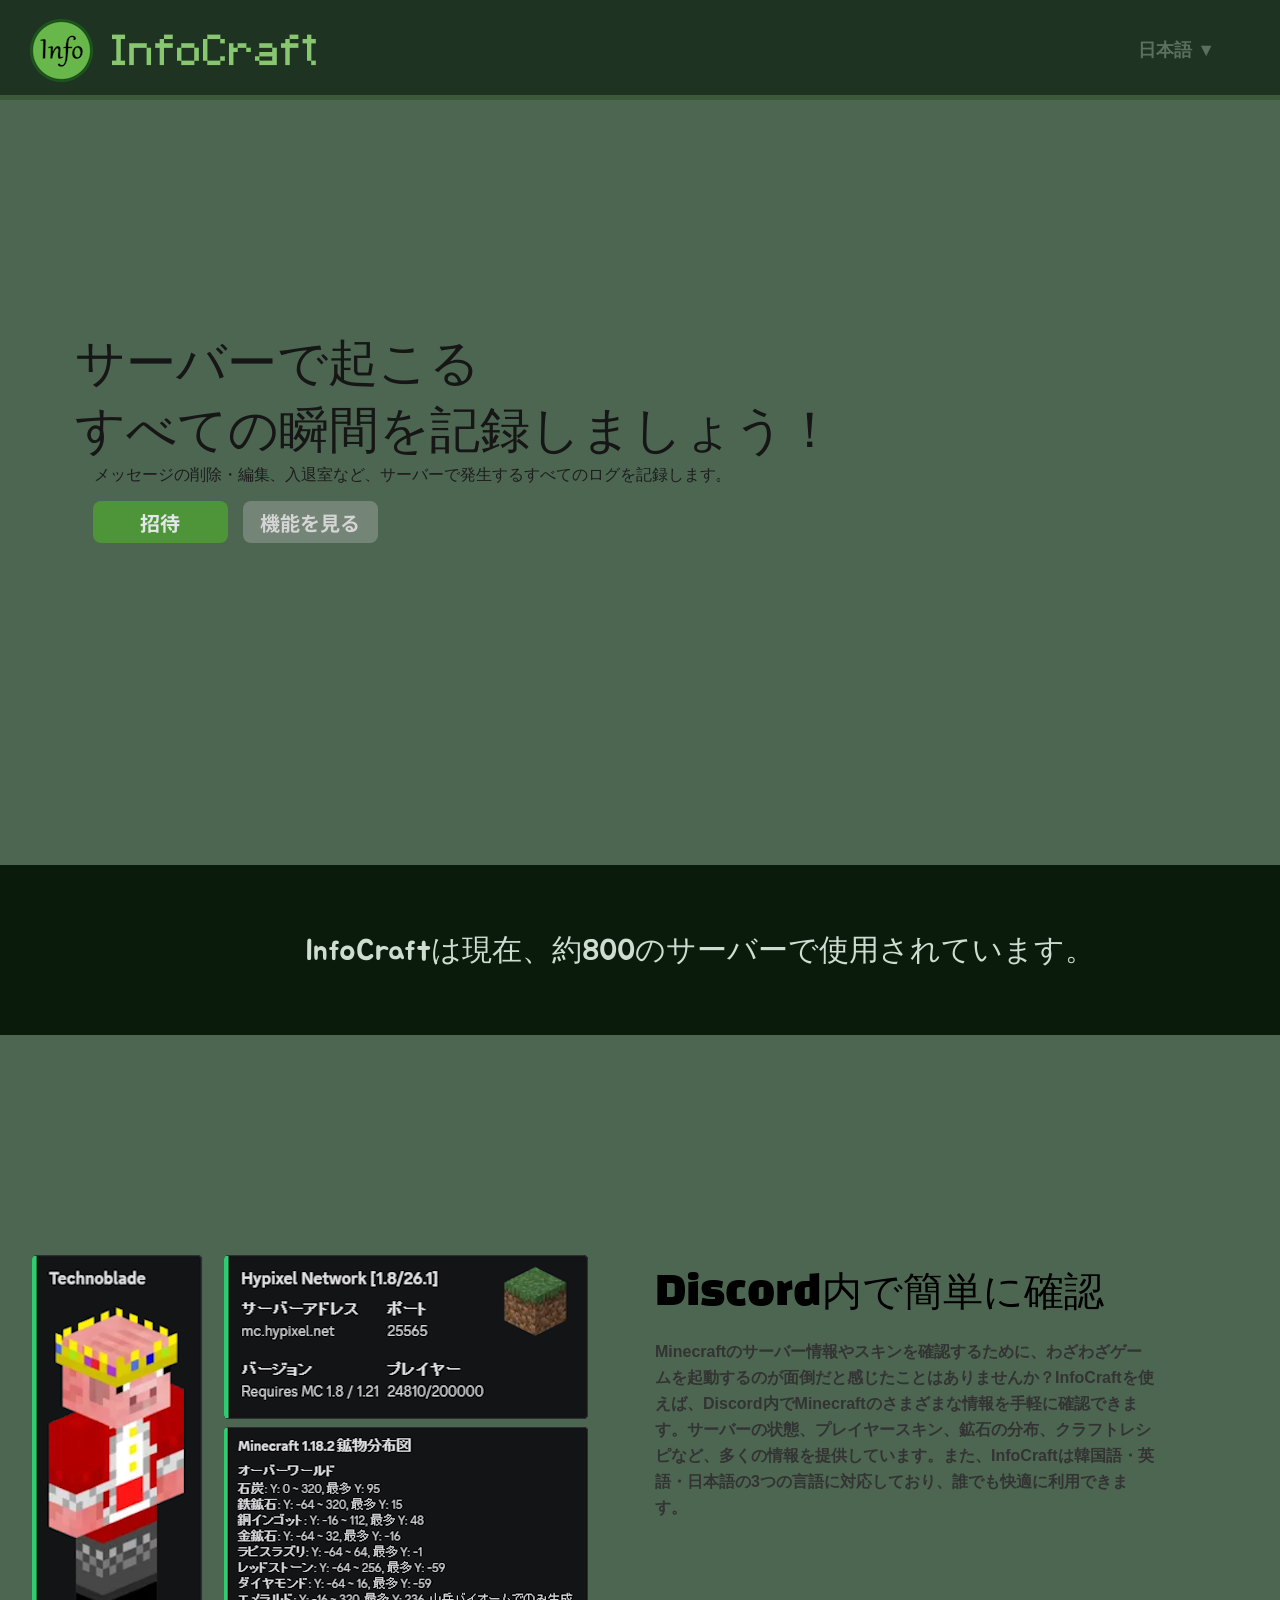
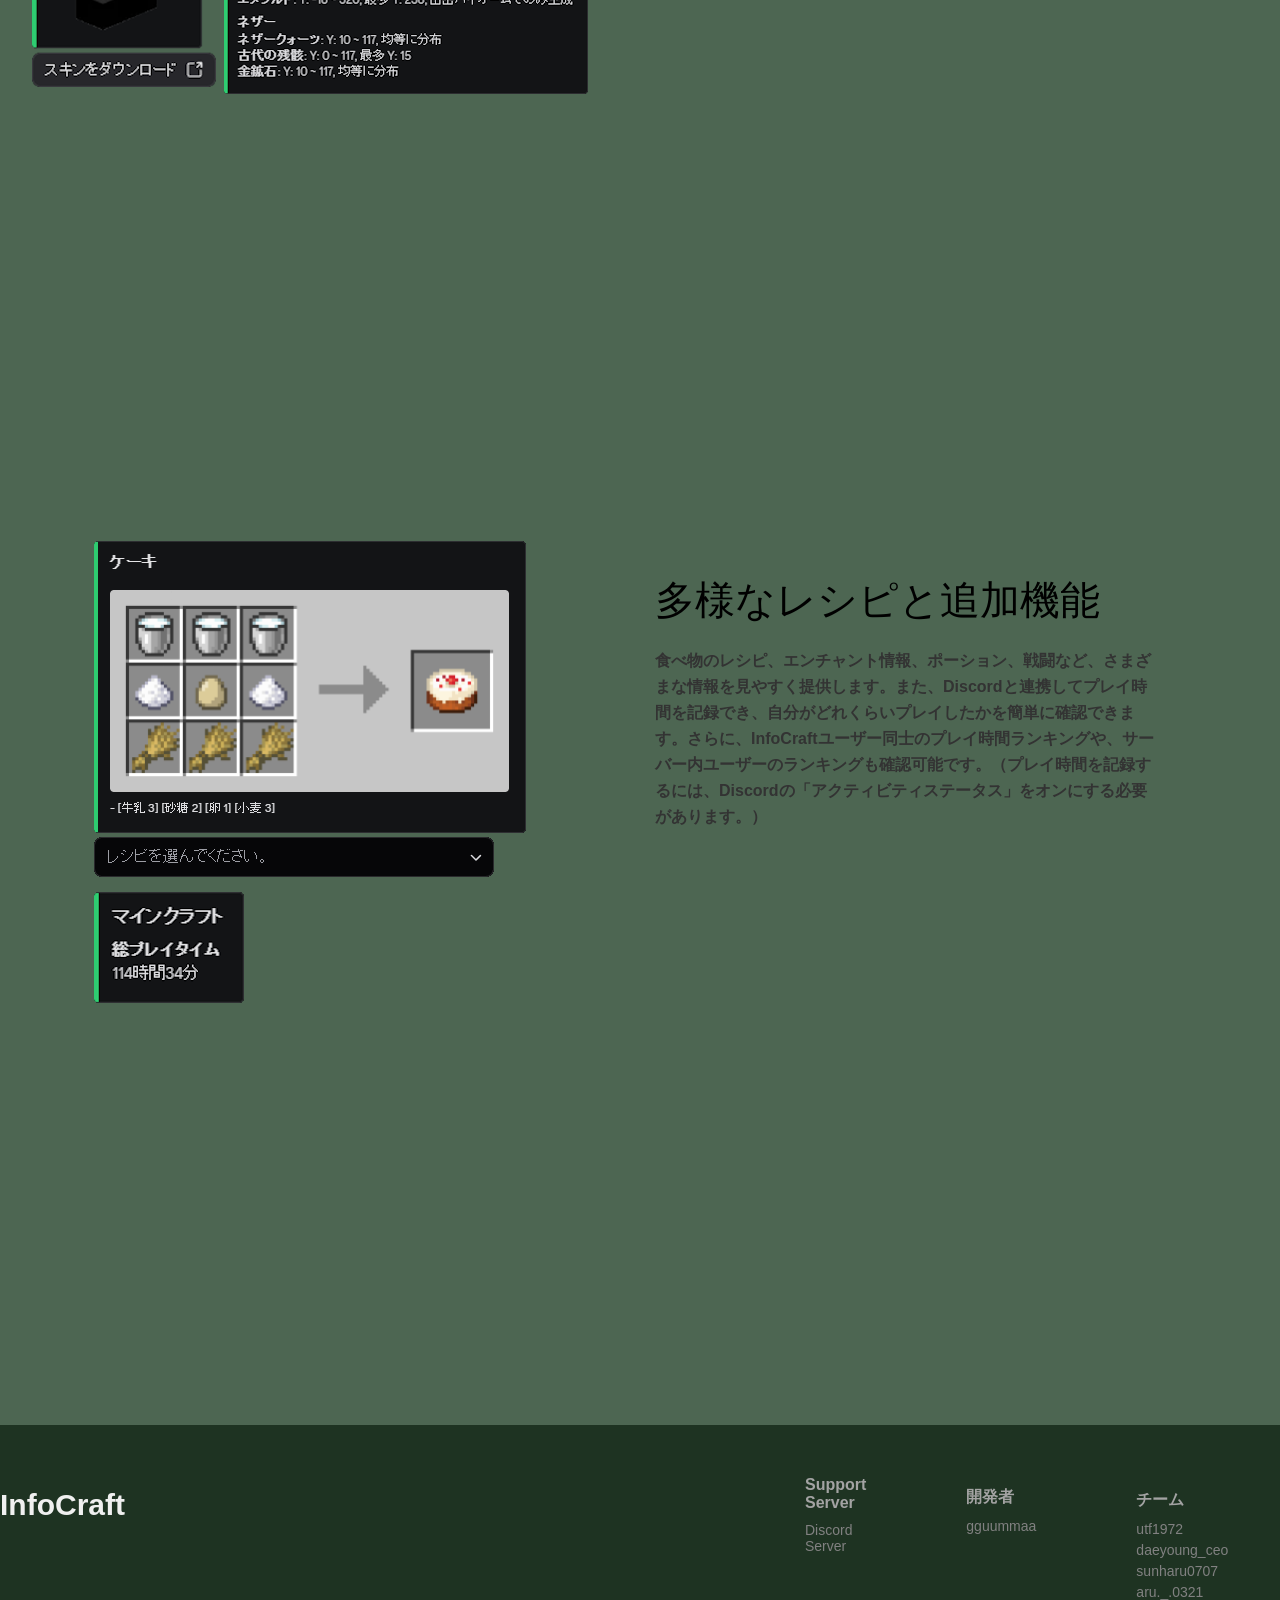
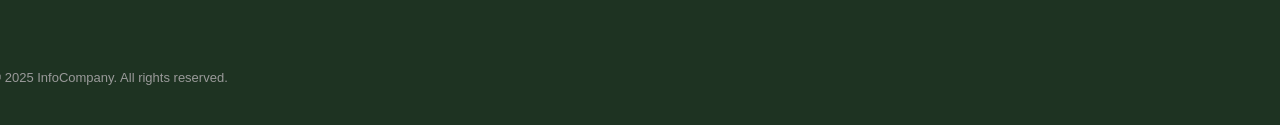
==== ja/index.html @ ace99cc6 "Add files via upload" ====
<!DOCTYPE html>
<html lang="ja">
<head>
    <meta charset="UTF-8">
    <meta name="viewport" content="width=device-width, initial-scale=1.0">
    <title>InfoCraft</title>
    <link rel="icon" href="../icon.png" type="image/png" />

    <meta property="og:title" content="InfoCraft" />
    <meta property="og:description" content="InfoCraftの公式ウェブサイト" />
    <meta property="og:image" content="https://cdn.discordapp.com/attachments/1401185117086552175/1499770121013690478/icon.png?ex=69f60145&is=69f4afc5&hm=b1a9a6d513d4955136bb6f4bda7f1e1733b90efba69425d3d47a7ea96b937b9f&" />
    <meta property="og:url" content="https://craft.infobot.uk/" />
    <meta property="og:type" content="website" />


    <link rel="stylesheet" href="index.css" />

    <link rel="preconnect" href="https://fonts.googleapis.com">
    <link rel="preconnect" href="https://fonts.gstatic.com" crossorigin>
    <link href="https://fonts.googleapis.com/css2?family=Black+Han+Sans&family=Jua&family=Nanum+Gothic&family=Noto+Sans+KR:wght@100..900&display=swap" rel="stylesheet">
</head>
<body>
    
    <div class="top-bar">

        <img src="../InfoCraft.png" class="top-icon">

        <div class="right-menu">
            <div class="language-selector">
                <span class="top-language-text" onclick="toggleLanguageMenu()" id="currentLang">English (US) ▼</span>
                <div id="language-menu" class="language-menu">
                    <div class="language-option" onclick="changeLanguage('en')">English (US)</div>
                    <div class="language-option" onclick="changeLanguage('ko')">한국어</div>
                    <div class="language-option" onclick="changeLanguage('ja')">日本語</div>
                </div>
            </div>
        </div>


        <div class="top-bar-2"></div>

    </div>

    <div class="main-div">
        <p class="main-text" id="mainText">Capture every moment<br>that happens in your server!</p>
        <p class="main-text-2" id="mainText2">Logs all server events, including message deletions, edits, joins, and leaves.</p>
        <a href="https://discord.com/oauth2/authorize?client_id=1264223966566944910" target="_blank" rel="noopener noreferrer" class="main-button-add-a">
            <button class="main-button-add" id="btnInvite">Invite</button>
        </a>
        <button class="main-button-help" onclick="scrollToServer()" id="btnFeatures">See features</button>
    </div>

    <div class="server-bar">
        <p class="server-bar-text" id="serverCount">InfoCraft is currently used on 800 servers</p>
    </div>

    <div id="server-section" class="help-bar">
        <img src="명령어 1.png" class="help-image-1">
        <div class="help-text-wrap-1">
            <P class="help-text-1" id="feature1Title">Easily Check Within Discord</P>
            <p class="help-text-2" id="feature1Desc">Have you ever felt it was a hassle to launch Minecraft just to check server or skin information? With InfoCraft, you can conveniently access a wide range of Minecraft information directly within Discord. It provides details such as server status, player skins, ore distribution, crafting recipes, and much more. InfoCraft also supports three languages—Korean, English, and Japanese—so anyone can use it comfortably.</p>
        </div>

        
        <img src="명령어 2.png" class="help-image-2">
        <div class="help-text-wrap-2">
            <p class="help-text-3" id="feature2Title">Various Recipes and Additional Features</p>
            <p class="help-text-4" id="feature2Desc">InfoCraft presents a variety of information in an easy-to-understand way, including food recipes, enchantments, potions, and combat-related data. It also integrates with Discord to track your playtime, making it simple to see how long you've played. You can view playtime rankings among InfoCraft users, as well as rankings within your server. (To track playtime, Discord's 'Activity Status' must be enabled.)</p>
        </div>
    </div>


    <div class="down-bar">
        <p class="down-InfoLogs">InfoCraft</p>


        <div class="down-text-1-div">
            <p class="down-text-1" id="support-server">Support Server</p>
            <div class="down-text-2-div">
                <a href="https://discord.gg/64q43VEVtn" class="down-text-2-a" target="_blank" rel="noopener noreferrer">
                    <p class="down-text-2" id="discord-server">Discord Server</p>
                </a>
            </div>
        </div>

        <div class="down-text-3-div">
            <p class="down-text-3" id="footerDev">Developer</p>
            <div class="down-text-4-div">
                <p class="down-text-4">gguummaa</p>
            </div>
        </div>

        <div class="down-text-3-1-div">
            <p class="down-text-5" id="footerTeam">Team</p>
            <div class="down-text-6-div">
                <p class="down-text-6">utf1972</p>
                <p class="down-text-6">daeyoung_ceo</p>
                <p class="down-text-6">sunharu0707</p>
                <p class="down-text-6">aru._.0321</p>
            </div>
        </div>

        <div class="down-text-7-div">
            <p class="down-text-7" id="footerPolicy">Policies & Terms</p>
            <div class="down-text-8-div">
                <a href="privacy-policy/" class="down-text-8-a">
                    <p class="down-text-8" id="footerPrivacy">Privacy Policy</p>
                </a>
                <a href="terms-of-service/" class="down-text-8-a">
                    <p class="down-text-8" id="footerTerms">Terms of Service</p>
                </a>
            </div>
        </div>
        <div class="down-text-9-div">
            <p class="down-text-9">Copyright © 2025 InfoCompany. All rights reserved.</p>
        </div>
    </div>




    <script src="../index.js"></script>
</body>
</html>
---- ja/index.css ----
* {
  margin: 0;
  padding: 0;
  box-sizing: border-box;
  font-family: 'Inter', sans-serif;
  -webkit-user-select: none;
  -moz-user-select: none;
  -ms-user-select: none;     /* IE/Edge */
  user-select: none; 

}


body {
    min-width: 1400px;
    background-color: #4d6652; /* #526579 → 초록회색 */
    
}

.top-bar {
    background-color: #1e3322; /* #223446 → 딥그린 */
    width: 100%;
    height: 100px;

    display: flex;
    align-items: center;
    
    position: fixed;
    top: 0;
    left: 0;
    z-index: 1000;
    
}



.top-icon {
    cursor: pointer;
    margin-left: 30px;
}


.right-menu {
    margin-left: auto;
    display: flex;
    align-items: center;
    gap: 20px;
    margin-right: 65px;
}

.language-selector {
    position: relative;
}

.top-language-text {
    font-size: 18px;
    font-weight: bold;
    cursor: pointer;
    color: #5a7160; /* #607183 → 초록회색 */
    user-select: none;
}

.language-menu {
    display: none;
    position: absolute;
    top: 30px;
    right: 0;
    background-color: #2a3f2b; /* #2d4052 → 다크그린 */
    border-radius: 8px;
    min-width: 150px;
    box-shadow: 0 4px 12px rgba(0, 0, 0, 0.3);
    overflow: hidden;
    z-index: 1001;
}

.language-option {
    padding: 12px 16px;
    color: #b0c5b2; /* #b8c5d0 → 초록회색 */
    cursor: pointer;
    font-size: 16px;
    transition: background-color 0.2s;
}

.language-option:hover {
    background-color: #374f38; /* #3a4f64 → 초록 계열 */
}

.language-option:active {
    background-color: #3f5a40; /* #425a70 → 초록 계열 */
}

.top-language-text:hover {
    color: #678069; /* #6e8094 → 초록회색 */
}

.top-language-text:active {
    color: #5f7561; /* #67778a → 초록회색 */
}


.top-login {
    width: 135px;
    height: 35px;
    background-color: #a8e090; /* #a8c7ff → 연초록 */
    border-radius: 10px;
    cursor: pointer;
}

.top-login:hover {
    background-color: #96cc7e; /* #99b4e6 → 초록 */
}

.top-login:active {
    background-color: #87bc6e; /* #8da6d4 → 초록 */
}


.top-bar-2 {
    position: absolute;
    bottom: 0;
    left: 0;
    height: 5px;
    width: 100%;
    background-color: #3b5a3c; /* #42586b → 초록 계열 */
}




.main-text {
    display: flex;
    justify-content: center;
    font-size: 50px;

    font-family: "Jua", sans-serif;
    margin-right: 490px;
    margin-top: 330px;
    color: #161616;
}

.main-text-2 {
    display: flex;
    justify-content: center;
    margin-right: 575px;
    color: rgb(29, 29, 29);
    font-family: "Nanum Gothic", sans-serif;
}



.main-button-add-a {
    text-decoration: none;
    display: block;
    margin: 0 auto;
    width: 135px;
    transform: translateX(-540px);
    margin-top: 15px;
}

.main-button-add {
    cursor: pointer;
    width: 100%;
    height: 42px;
    font-size: 20px;
    font-family: "Noto Sans KR", sans-serif;
    font-weight: bold;
    border-radius: 8px;
    border: none;
    background-color: #4e9438; /* #617cc7 → 초록 */
    color: rgb(226, 231, 231);
}

.main-button-add:hover {
    background-color: #478832; /* #5c75b9 → 초록 */
    color: rgb(204, 209, 209);
}

.main-button-add:active {
    background-color: #579e42; /* rgb(114,129,194) → 초록 */
    color: rgb(196, 201, 201);
}


.main-button-help {
    display: block;
    margin: 0 auto;
    cursor: pointer;
    width: 135px;
    height: 42px;
    transform: translateX(-390px);
    margin-top: -42px;
    font-size: 20px;
    font-family: "Noto Sans KR", sans-serif;
    font-weight: bold;
    border-radius: 8px;
    border: none;
    background-color: #b9b9b95d;
    color: rgb(212, 212, 212);
}

.main-button-help:hover {
    background-color: #aaaaaa5d;
    color: rgb(199, 199, 199);
}

.main-button-help:active {
    background-color: #a0a0a05d;
    color: rgb(192, 192, 192);
}


.server-bar {
    background-color: #0a1a0b; /* #0e1a25 → 딥그린 */
    width: 100%;
    height: 170px;
    margin-top: 322px;

    display: flex;
    justify-content: center;
    align-items: center;
}

.server-bar-text {
    color: #ceddd0; /* #ced0dd → 초록회색 */
    font-size: 30px;
    font-family: "Jua", sans-serif;
}



.help-bar {
    background-color: #4d6652; /* #526579 → 초록회색 */
    width: 100%;
    height: 1670px;
    margin-top: 370px;
    
}

.help-image-1 {
    display: block;
    margin: 0 auto;
    transform: translateX(-390px);
    margin-top: -150px;
}

.help-text-wrap-1 {
    max-width: 500px;
    display: block;
    margin: 0 auto;
    transform: translateX(205px);
    margin-top: -430px;
}

.help-text-1 {
    font-size: 40px;
    font-family: "Black Han Sans", sans-serif;
    margin-bottom: 20px;
}


.help-text-2 {
    font-size: 16px;
    font-weight: bold;
    line-height: 26px;
    color: #333333;
}




.help-image-2 {
    display: block;
    margin: 0 auto;
    transform: translateX(-390px);
    margin-top: 620px;
}

.help-text-wrap-2 {
    max-width: 500px;
    display: block;
    margin: 0 auto;
    transform: translateX(205px);
    margin-top: -430px;
}

.help-text-3 {
    font-size: 40px;
    font-family: "Black Han Sans", sans-serif;
    margin-bottom: 20px;
}

.help-text-4 {
    font-size: 16px;
    font-weight: bold;
    line-height: 26px;
    color: #333333;
}







.down-bar {
    background-color: #1e3322; /* #223446 → 딥그린 */
    width: 100%;
    height: 300px;

    margin-top: 100px;

    display: flex;
    justify-content: center;
    align-items: center;

    position: relative;
}

.down-InfoLogs {
    font-size: 30px;
    font-weight: bold;
    margin-right: 680px;
    margin-top: -140px;
    color: rgb(240, 240, 240);
}




.down-text-1-div {
    margin-top: -120px;
    margin-right: 100px;
}

.down-text-1 {
    font-size: 16px;
    font-weight: 600;
    color: #a3a3a3;
}


.down-text-2-div {
    margin-top: 10px;
}

.down-text-2-a {
    text-decoration: none;
}

.down-text-2 {
    font-size: 14px;
    font-weight: 400;
    cursor: pointer;
    margin-top: 5px;
    color: #818181;
}

.down-text-2:hover {
    color: #707070;
}

.down-text-2:active {
    color: #646464;
}



.down-text-3-div {
    margin-top: -130px;
    margin-right: 100px;
}

.down-text-3-1-div {
    margin-top: -90px;
    margin-right: 100px;
}

.down-text-3 {
    font-size: 16px;
    font-weight: 600;
    color: #a3a3a3;
}


.down-text-4-div {
    margin-top: 10px;
}

.down-text-4 {
    font-size: 14px;
    font-weight: 400;
    margin-top: 5px;
    color: #818181;
}




.down-text-5 {
    margin-top: 30px;
    font-size: 16px;
    font-weight: 600;
    color: #a3a3a3;
}


.down-text-6-div {
    margin-top: 10px;
}

.down-text-6 {
    font-size: 14px;
    font-weight: 400;
    margin-top: 5px;
    color: #818181;
}




.down-text-7-div {
    margin-top: -100px;
    margin-right: 30px;
}

.down-text-7 {
    font-size: 16px;
    font-weight: 600;
    color: #a3a3a3;
}


.down-text-8-div {
    margin-top: 10px;
}

.down-text-8-a {
    text-decoration: none;
}

.down-text-8 {
    font-size: 14px;
    font-weight: 400;
    cursor: pointer;
    margin-top: 5px;
    color: #818181;
}

.down-text-8:hover {
    color: #707070;
}

.down-text-8:active {
    color: #646464;
}




.down-text-9-div {
    position: absolute;
    bottom: 40px;
    left: 50%;
    transform: translateX(-50%);
    margin-left: -620px;
}

.down-text-9 {
    font-size: 13px;
    color: #9a9a9a;
}

.down-text-9-a {
    text-decoration: none;
}
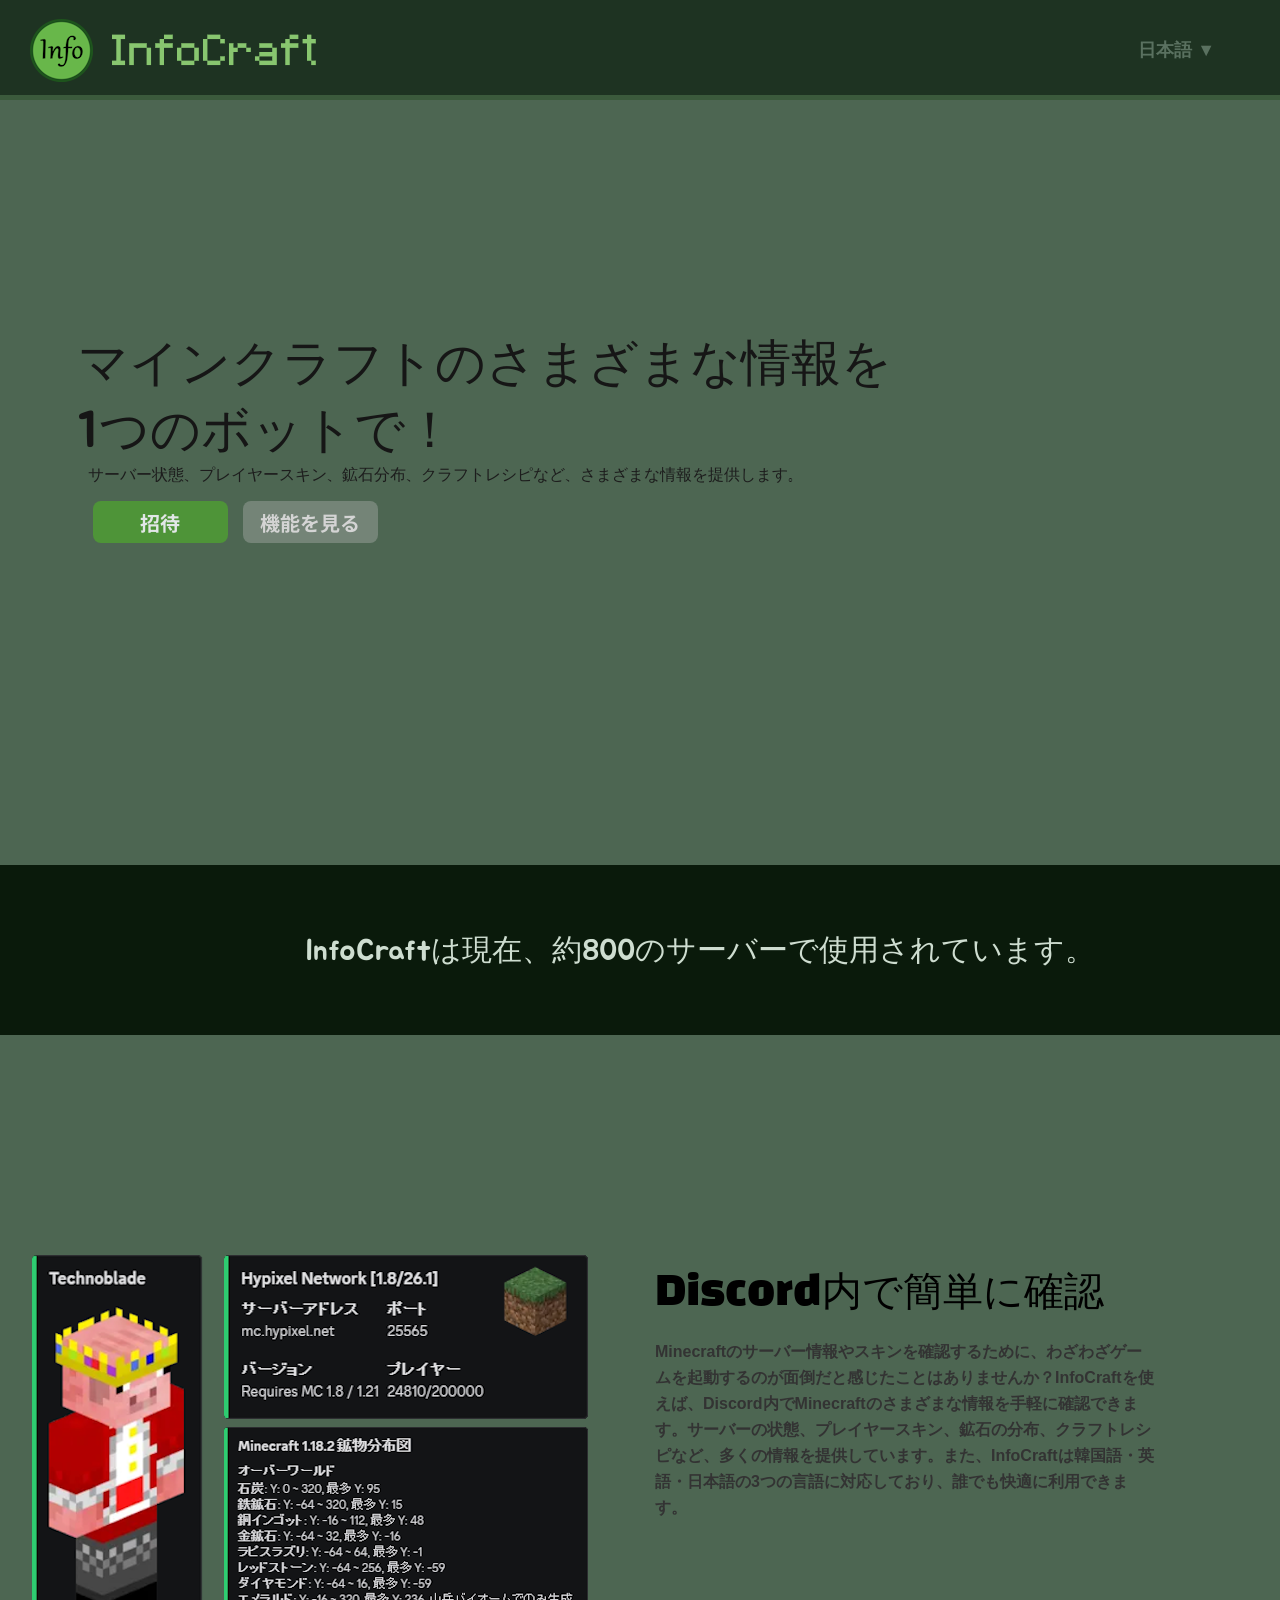
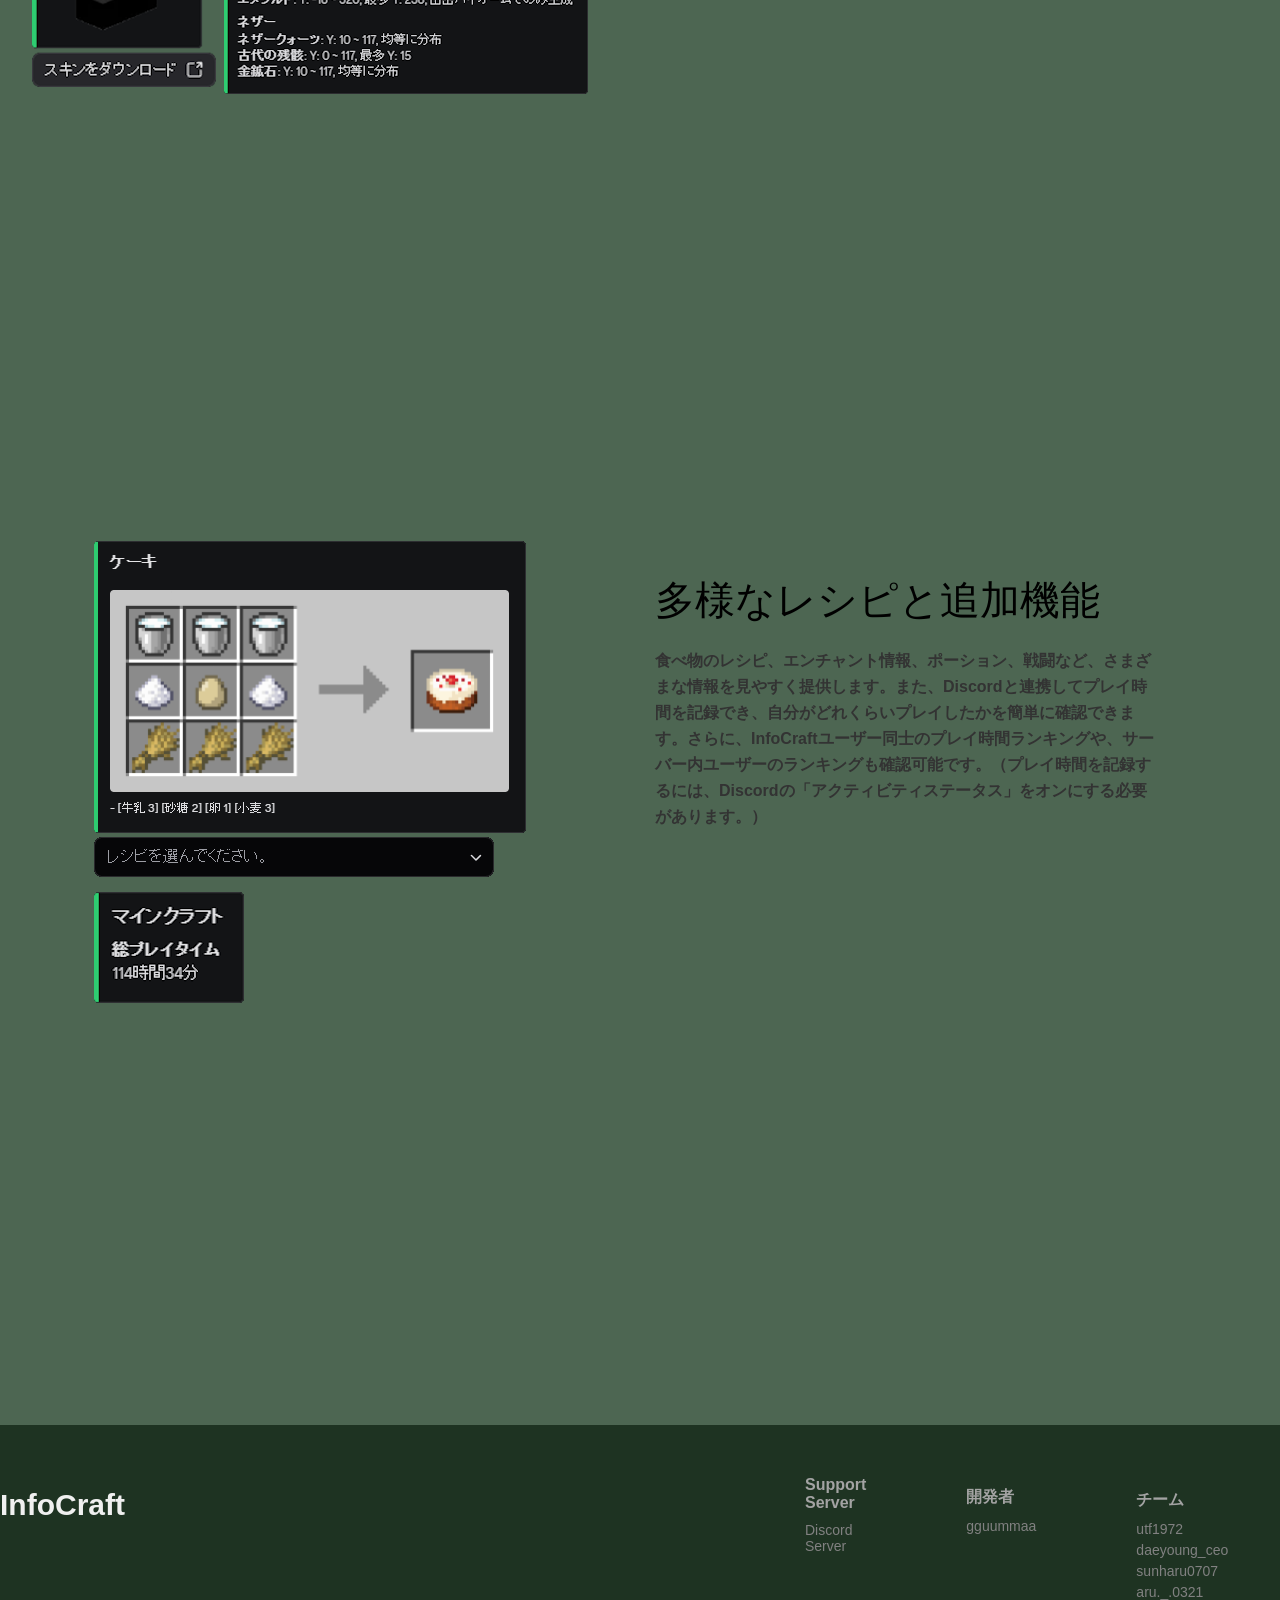
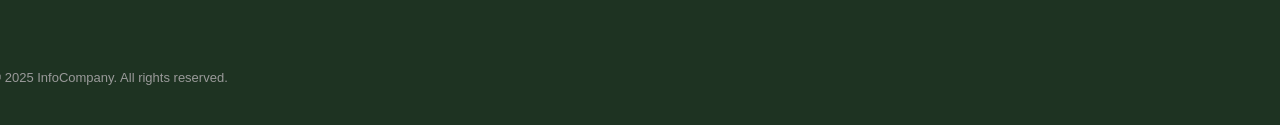
==== commit 36b607b0: "Update index.html" ====
--- a/ja/index.html
+++ b/ja/index.html
@@ -77,7 +77,7 @@
         <div class="down-text-1-div">
             <p class="down-text-1" id="support-server">Support Server</p>
             <div class="down-text-2-div">
-                <a href="https://discord.gg/64q43VEVtn" class="down-text-2-a" target="_blank" rel="noopener noreferrer">
+                <a href="https://discord.gg/KSwrU23gZ7" class="down-text-2-a" target="_blank" rel="noopener noreferrer">
                     <p class="down-text-2" id="discord-server">Discord Server</p>
                 </a>
             </div>
@@ -121,4 +121,4 @@
 
     <script src="../index.js"></script>
 </body>
-</html>+</html>
--- a/ja/index.css
+++ b/ja/index.css
@@ -133,7 +133,7 @@
     font-size: 50px;
 
     font-family: "Jua", sans-serif;
-    margin-right: 490px;
+    margin-right: 430px;
     margin-top: 330px;
     color: #161616;
 }
@@ -141,7 +141,7 @@
 .main-text-2 {
     display: flex;
     justify-content: center;
-    margin-right: 575px;
+    margin-right: 510px;
     color: rgb(29, 29, 29);
     font-family: "Nanum Gothic", sans-serif;
 }
@@ -472,4 +472,4 @@
 
 .down-text-9-a {
     text-decoration: none;
-}+}
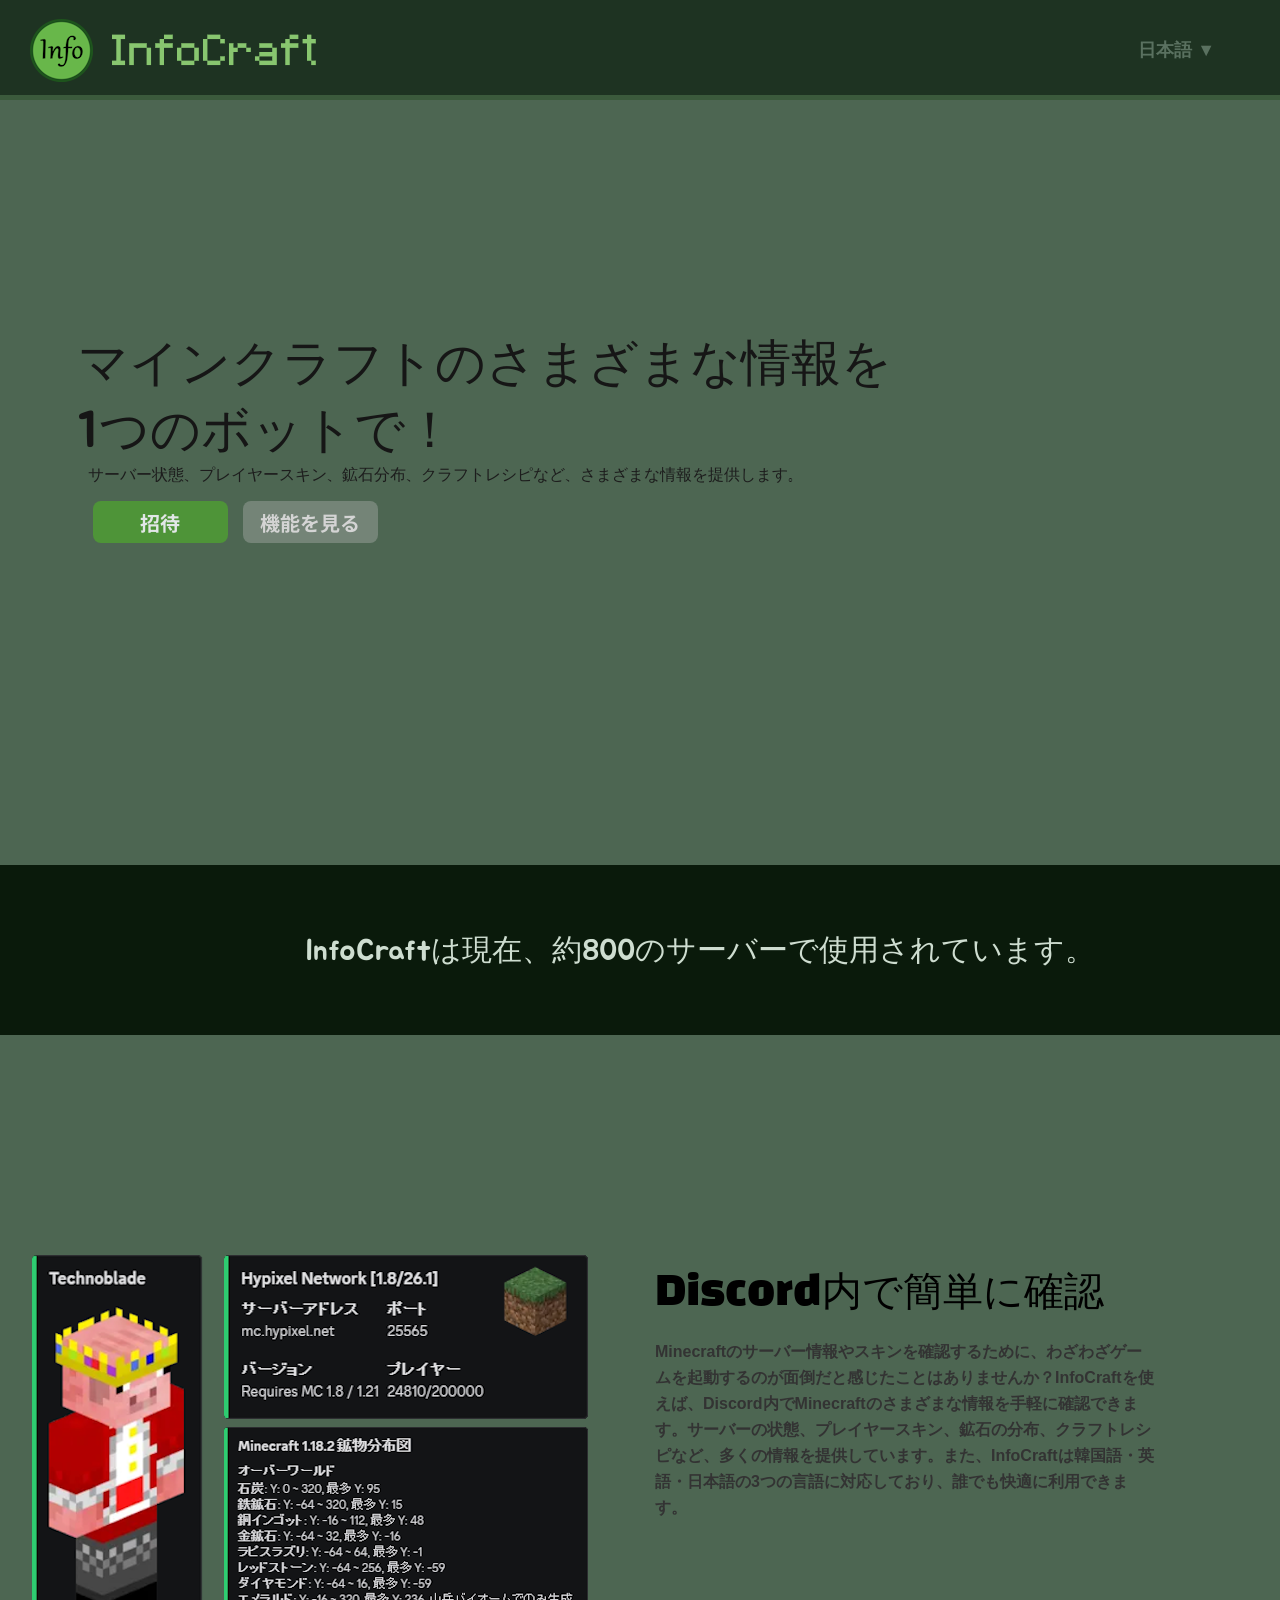
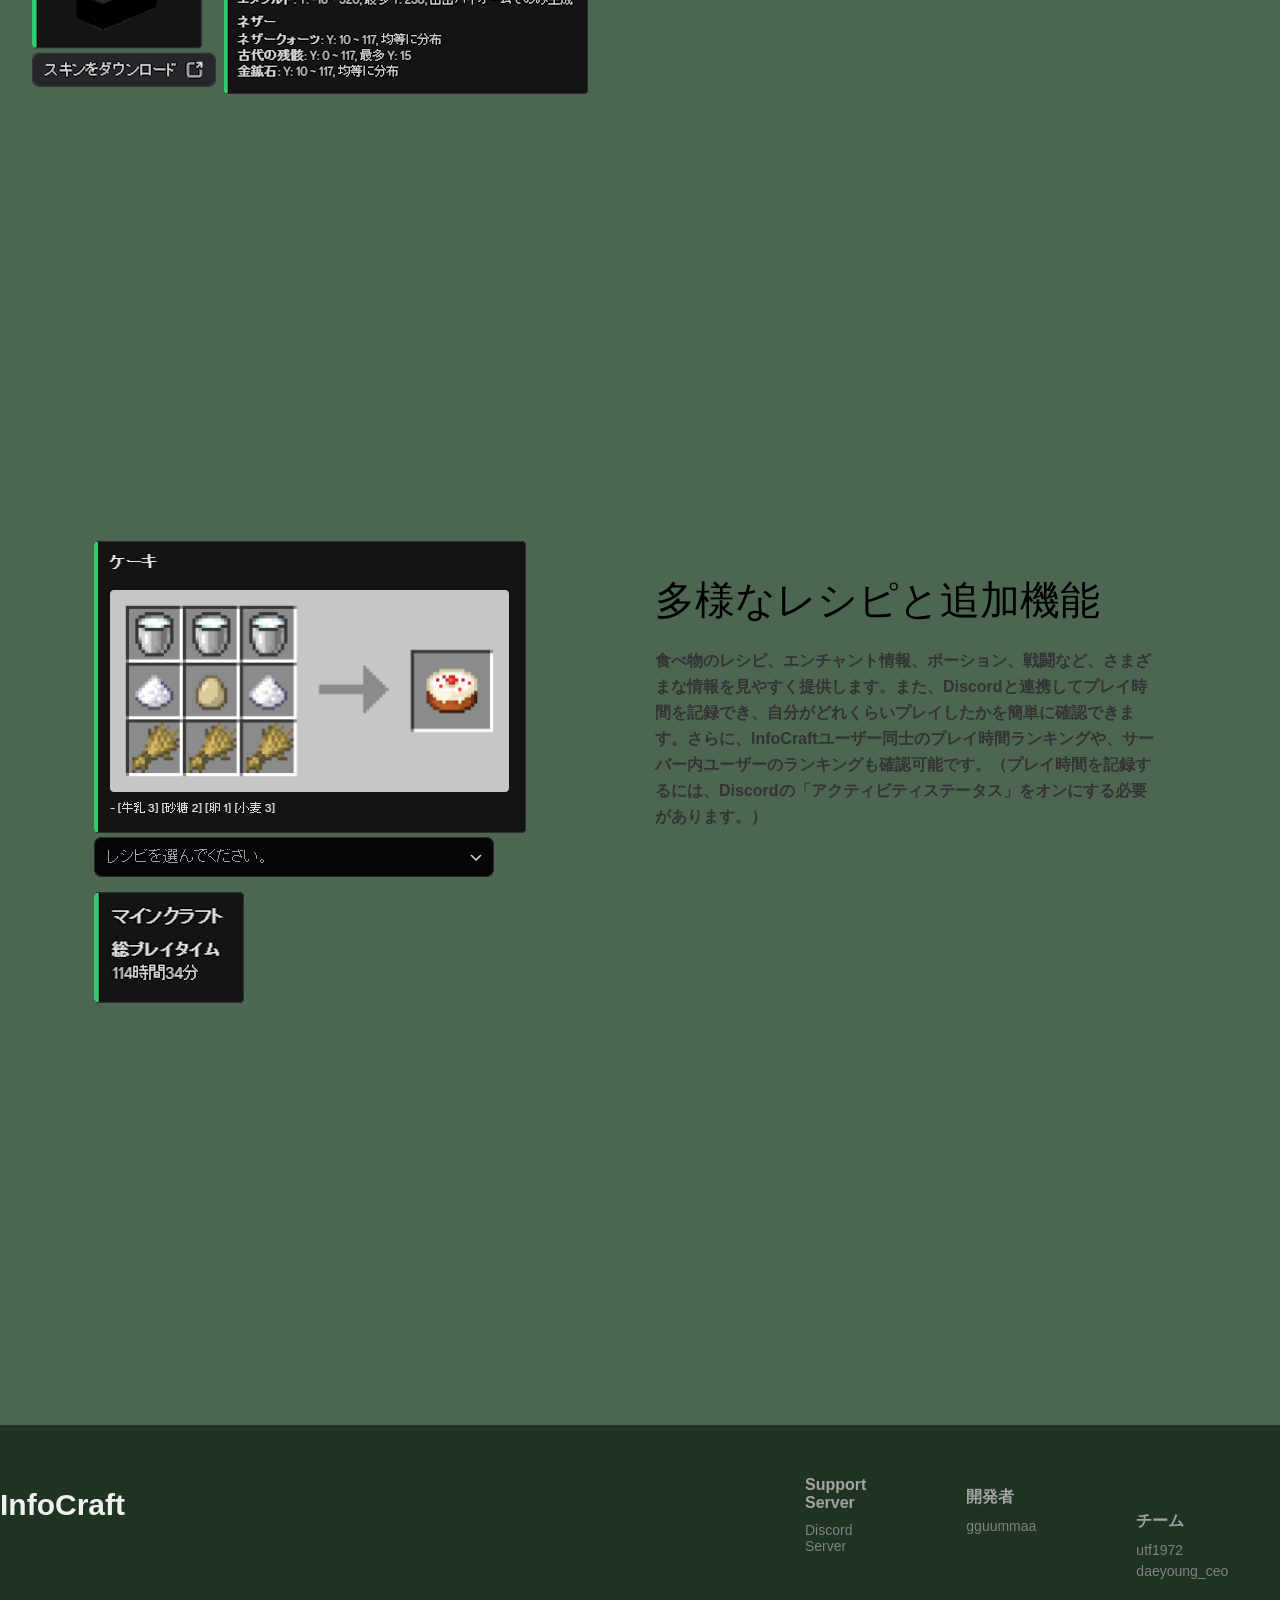
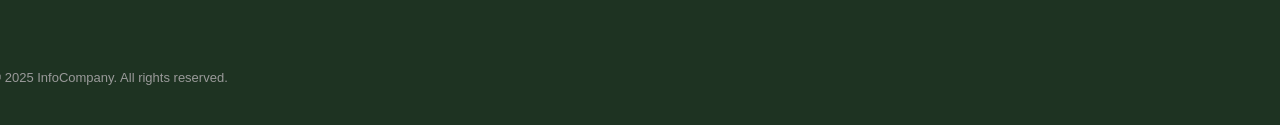
==== commit 711a259f: "Update index.html" ====
--- a/ja/index.html
+++ b/ja/index.html
@@ -95,8 +95,6 @@
             <div class="down-text-6-div">
                 <p class="down-text-6">utf1972</p>
                 <p class="down-text-6">daeyoung_ceo</p>
-                <p class="down-text-6">sunharu0707</p>
-                <p class="down-text-6">aru._.0321</p>
             </div>
         </div>
 
